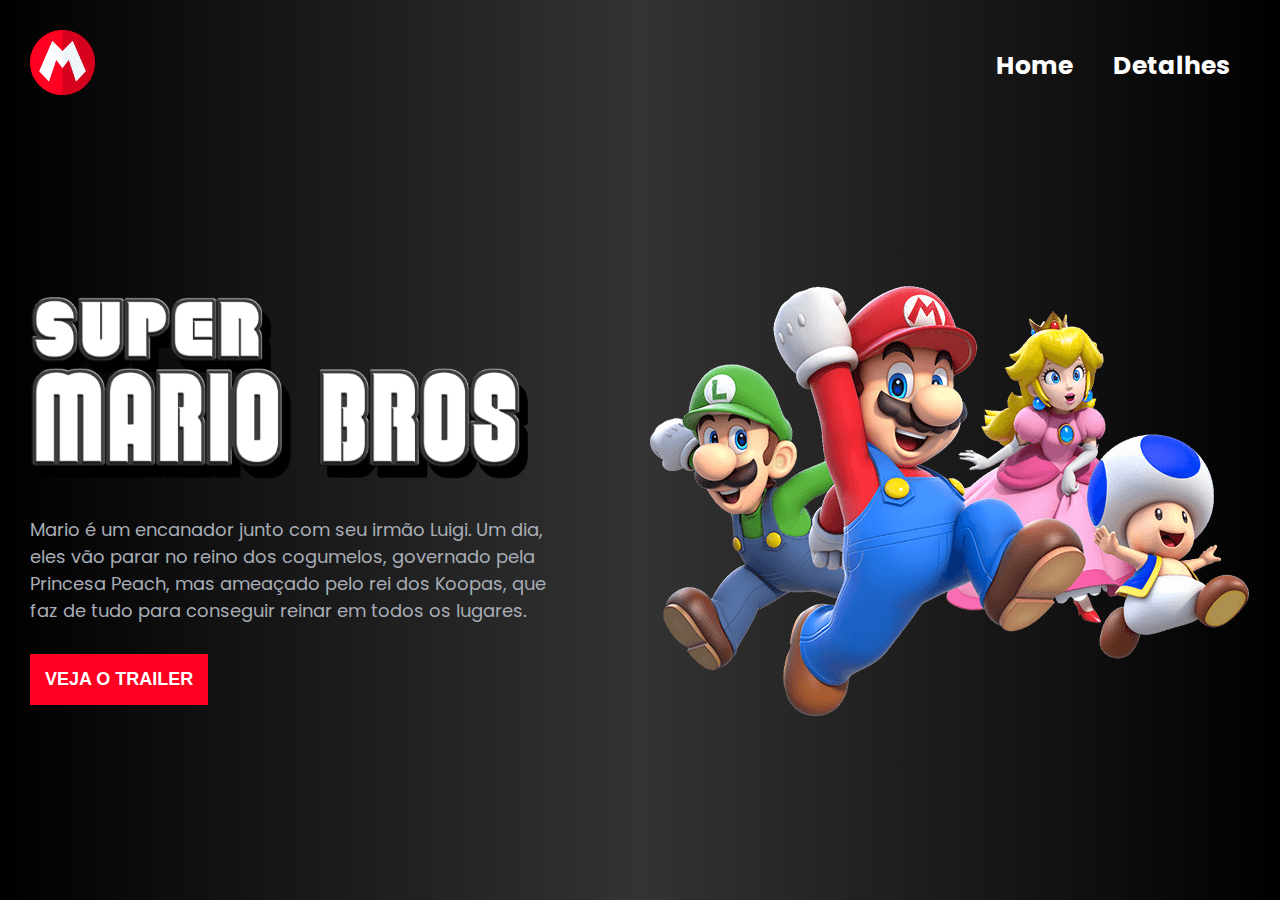
==== index.html @ 4d3d25f9 "Add files via upload" ====
<!DOCTYPE html>
<html lang="pt-BR">
	<head>
		<meta charset="UTF-8" />
		<meta http-equiv="X-UA-Compatible" content="IE=edge" />
		<meta name="viewport" content="width=device-width, initial-scale=1.0" />

        <link rel="shortcut icon" href="./src/imagens/favicon.ico" type="image/x-icon">

		<link rel="preconnect" href="https://fonts.googleapis.com" />
		<link rel="preconnect" href="https://fonts.gstatic.com" crossorigin />
		<link href="https://fonts.googleapis.com/css2?family=Poppins:wght@100;300;500&display=swap" rel="stylesheet" />

		<link rel="stylesheet" href="./src/css/reset.css">

		<link rel="stylesheet" href="./src/css/estilos.css">


		<link rel="stylesheet" href="./src/css/responsivo.css">

		<title>Super Mario Bros - O Filme</title>
	</head>
	<body>
		<div class="fundo-video">
			<video class="video" autoplay loop muted>
				<source src="./src/video/video-mario.mp4" type="video/mp4" />
			</video>
		</div>

		<header class="cabecalho">
			<a>
				<img class="logo" src="./src/imagens/logo-chapeu-mario.png" alt="logo chapéu Mario" />
			</a>
			<nav>
				<ul class="menu">
					<li><a href="#">Home</a></li>
					<li><a href="#">Detalhes</a></li>
				</ul>
			</nav>
		</header>
		<main class="container">
			<div class="informacoes">
				<img class="imagem-titulo" src="./src/imagens/titulo.png" alt="imagem do título do filme" />
				<p class="descricao">Mario é um encanador junto com seu irmão Luigi. Um dia, eles vão parar no reino dos cogumelos, governado pela Princesa Peach, mas ameaçado pelo rei dos Koopas, que faz de tudo para conseguir reinar em todos os lugares.</p>
				<button class="botao-trailer">Veja o trailer</button>
			</div>
			<img class="mario" src="./src/imagens/super-mario-chars.png" />

			<div class="modal">
				<div class="conteudo-modal">
					<span class="fechar-modal">X</span>
					<iframe id="video" width="560" height="315" src="https://www.youtube.com/embed/Cb4WV4aXBpk" title="Trailer oficial" frameborder="1" allow="accelerometer; autoplay; clipboard-write; encrypted-media; gyroscope; picture-in-picture" allowfullscreen></iframe>
				</div>
			</div>
		</main>

		<script src="./src/js/index.js"></script>
	</body>
</html>
---- src/css/estilos.css ----
body {
  font-family: 'Poppins';
}

.cabecalho {
  display: flex;
  justify-content: space-between;
  padding: 30px;
  max-width: 1440px;
  margin: 0 auto;
}

.cabecalho .logo {
  width: 65px;
}

.cabecalho .menu{
  display: flex;
  align-items: center;
  height: 100%;
}

.cabecalho nav li a {
  font-weight: bold;
  color: #ffffff;
  font-size: 25px;
  padding: 10px 20px;
  border-radius: 50px;
  transition: 0.2s;
}

.cabecalho nav li a:hover {
  background-color: #d5011d;
}

.container {
  max-width: 1440px;
  margin: 0 auto;
  display: flex;
  align-items: center;
  height: calc(100vh - 132px);
  padding: 0 30px 30px;
}

.container .imagem-titulo {
  max-width: 500px;
}

.container .descricao {
  color: #a8adb7;
  width: 85%;
  font-size: 18px;
  margin: 30px 0;
}

.container .botao-trailer {
  background-color: #ff0021;
  color: #ffffff;
  padding: 15px;
  font-size: 18px;
  font-weight: bold;
  cursor: pointer;
  border: none;
  text-transform: uppercase;
  transition: 0.5s all ease-in-out;
}

.container .botao-trailer:hover {
  transform: scale(1.1)
}

.fundo-video {
  position: absolute;
  z-index: -1;
  width: 100vw;
  height: 100vh;
  overflow: hidden;
  display: flex;
  justify-content: center;
}

.fundo-video .video {
  height: 100vh;
}

.fundo-video::after {
  content: "";
  height: 100vh;
  width: 100vw;
  position: absolute;
  top: 0;
  left: 0;
  background: linear-gradient(90deg, rgba(0,0,0,1) 0%, rgba(0,0,0,0.8) 50%, rgba(0,0,0,1) 100%);
}

.modal {
  position: fixed;
  width: 100vw;
  height: 100vh;
  top: 0;
  left: 0;
  background-color: rgba(52, 52, 50, 0.749);
  opacity: 0;
  visibility: hidden;
}

.conteudo-modal {
  display: flex;
  justify-content: center;
  align-items: center;
  flex-direction: column;
  height: 100vh;
  border-radius: 5px;
  gap: 15px;
}

.fechar-modal {
  background-color: #ffffff;
  color: #f03a17;
  font-weight: bold;
  font-size: 20px;
  width: 40px;
  text-align: center;
  cursor: pointer;
  border-radius: 10px;
}

.modal iframe {
  border-width: 0;
  width: 640px;
  height: 360px;
}

.modal.aberto {
  opacity: 1;
  visibility: visible;
}
---- src/css/responsivo.css ----
@media (max-width: 1200px) {
    body {
       background-color: #f44336;
    }

    .fundo-video {
        display: none;
    }

    .container {
        flex-wrap: wrap;
        justify-content: center;
        height: auto;
        gap: 30px;
    }

    .container .mario {
        max-width: 50%;
    }

    .container .informacoes {
        display: flex;
        align-items: center;
        flex-direction: column;
    }

    .container .descricao {
        color: #ffffff;
        text-align: center;
    }

    .container .botao-trailer {
        background-color: #263238;
    }
}

@media (max-width: 500px) {
    .cabecalho {
        flex-wrap: wrap;
        justify-content: center;
        gap: 10px;
    }

    .container .imagem-titulo {
        max-width: 75%;
    }

    .modal .fechar-modal {
        width: 30px;
        line-height: 30px;
    }

    .modal #video {
        width: 300px;
        height: 169px;
    }
}

@media (max-width: 376px) {
    .modal #video {
        width: 250px;
        height: 140px;
    }
}
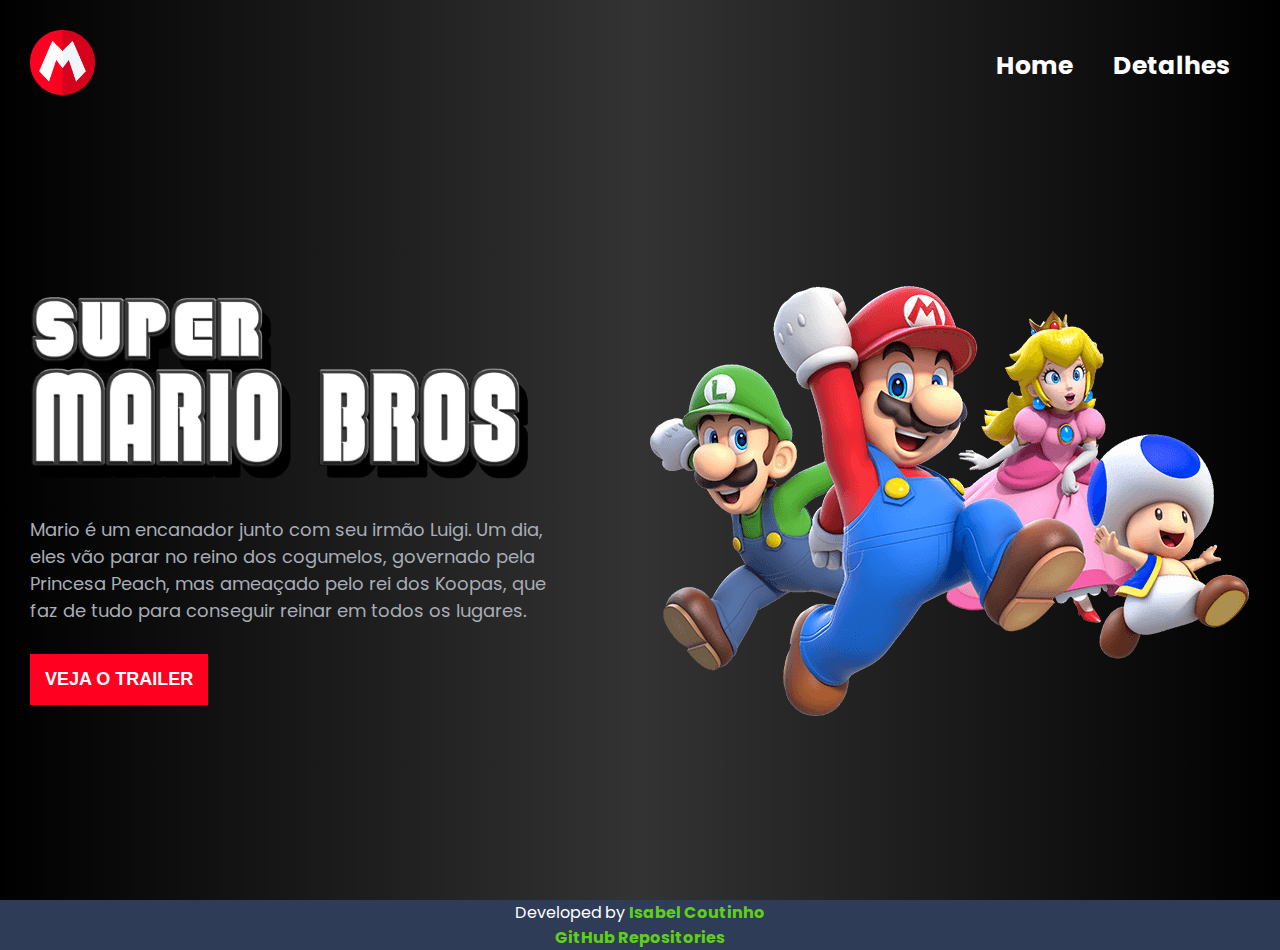
==== commit c2a7be27: "commit" ====
--- a/index.html
+++ b/index.html
@@ -33,8 +33,8 @@
 			</a>
 			<nav>
 				<ul class="menu">
-					<li><a href="#">Home</a></li>
-					<li><a href="#">Detalhes</a></li>
+					<li><a href="https://supermario-game.com/pt" target="_blank">Home</a></li>
+					<li><a href="https://segredosdomundo.r7.com/mario-bros-historia/" target="_blank">Detalhes</a></li>
 				</ul>
 			</nav>
 		</header>
@@ -55,5 +55,13 @@
 		</main>
 
 		<script src="./src/js/index.js"></script>
+
+		<footer class="rodape">
+			<p>
+			  Developed by <a class="social" href="https://www.linkedin.com/in/isabelcoutinhodonascimento/" target="_blank"><strong>Isabel Coutinho</strong></a><br>
+			  <a class="social" href="https://github.com/isabelcout" target="_blank"><strong>GitHub Repositories</strong></a>
+			</p>
+		  </footer>
+
 	</body>
 </html>
--- a/src/css/estilos.css
+++ b/src/css/estilos.css
@@ -136,5 +136,14 @@
   visibility: visible;
 }
 
+.rodape{
+    background-color: #2f3c57;
+    color: #ffffff;
+    text-align: center;
+}
+
+.social{
+  color: #5fd019;
+}
 
 
--- a/src/css/responsivo.css
+++ b/src/css/responsivo.css
@@ -1,6 +1,6 @@
 @media (max-width: 1200px) {
     body {
-       background-color: #f44336;
+       background-color: blueviolet;
     }
 
     .fundo-video {
@@ -30,7 +30,7 @@
     }
 
     .container .botao-trailer {
-        background-color: #263238;
+        background-color: #ff0021;
     }
 }
 
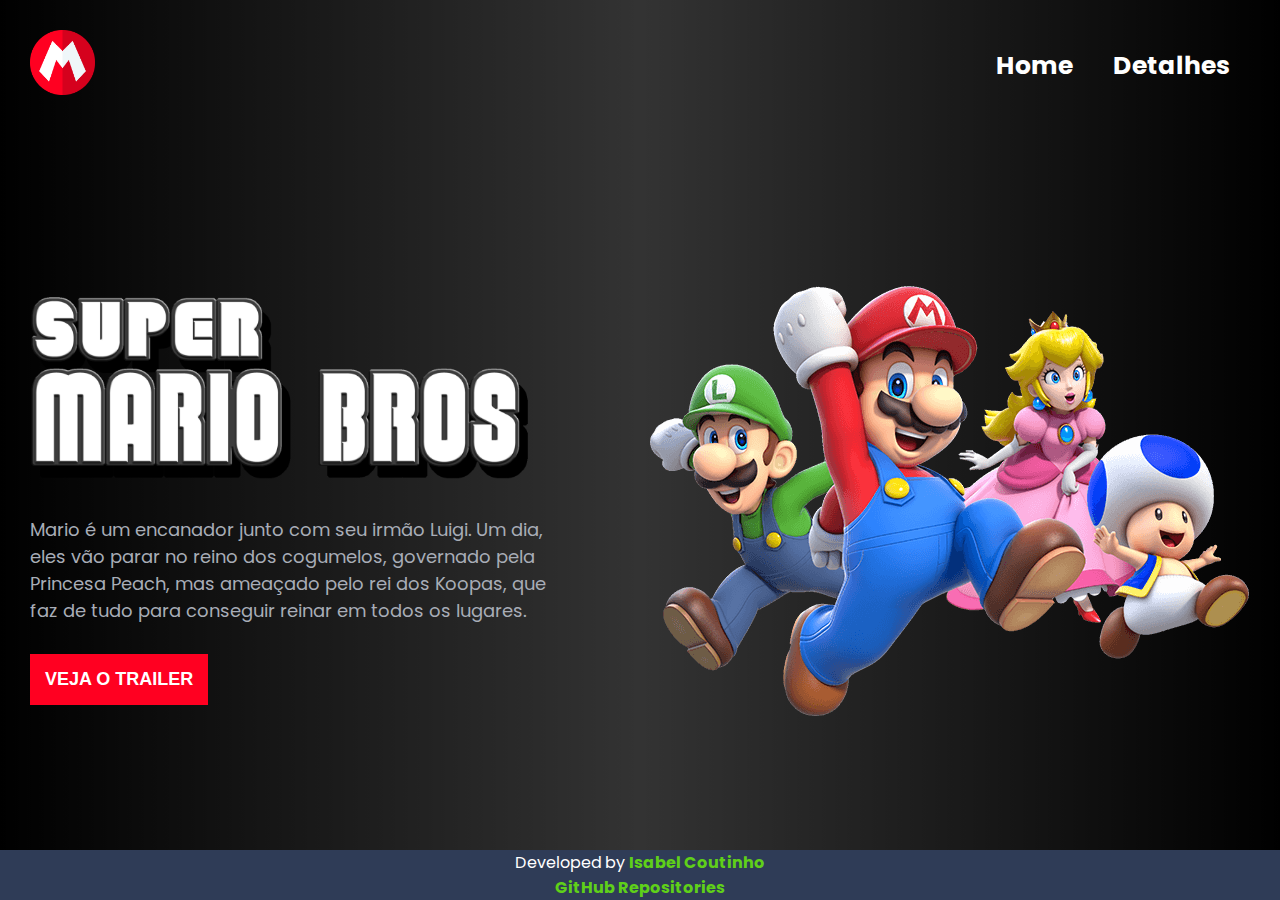
==== commit c8750f6d: "commit" ====
--- a/index.html
+++ b/index.html
@@ -33,8 +33,8 @@
 			</a>
 			<nav>
 				<ul class="menu">
-					<li><a href="https://supermario-game.com/pt" target="_blank">Home</a></li>
-					<li><a href="https://segredosdomundo.r7.com/mario-bros-historia/" target="_blank">Detalhes</a></li>
+					<li><a href="#Home">Home</a></li>
+					<li><a href="sobre.html" target="_blank">Detalhes</a></li>
 				</ul>
 			</nav>
 		</header>
--- a/src/css/estilos.css
+++ b/src/css/estilos.css
@@ -140,10 +140,36 @@
     background-color: #2f3c57;
     color: #ffffff;
     text-align: center;
+    bottom: 0;
+    left: 0;
+    height: 50px;
+    position: fixed;
+    width: 100%;
 }
 
 .social{
   color: #5fd019;
 }
 
+.sobre{
+  color: #000000;
+  font-size: 35px;
+  margin: 30px 0;
+  text-align: center;
+}
 
+.sobrep{
+  color: #000000;
+  width: 95%;
+  font-size: 18px;
+  margin: 30px;
+  text-align: justify;
+}
+
+.sobre2{
+  color: #000000;
+  font-size: 25px;
+  margin: 30px;
+  width: 95%;
+}
+
--- a/src/css/responsivo.css
+++ b/src/css/responsivo.css
@@ -61,4 +61,14 @@
         width: 250px;
         height: 140px;
     }
+}
+
+.rodape{
+    background-color: #2f3c57;
+    color: #ffffff;
+    text-align: center;
+}
+
+.social{
+  color: #5fd019;
 }